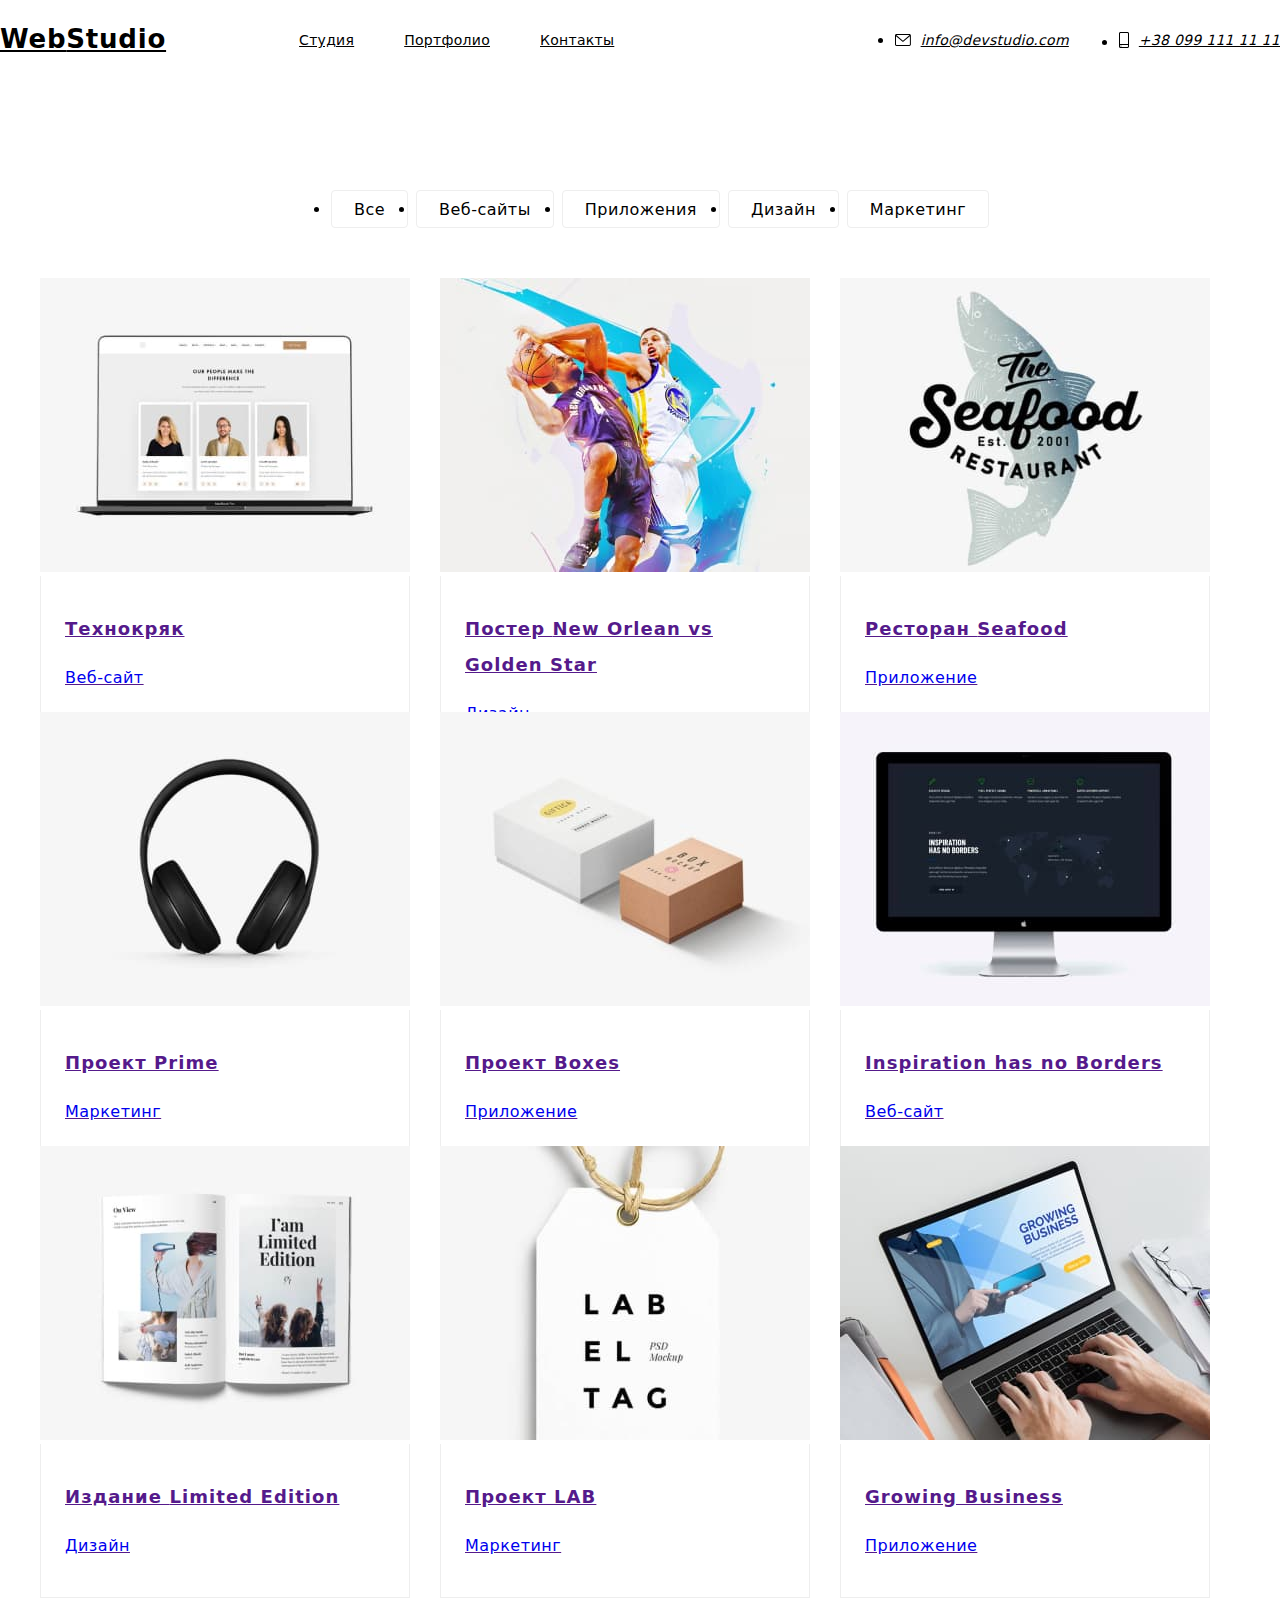
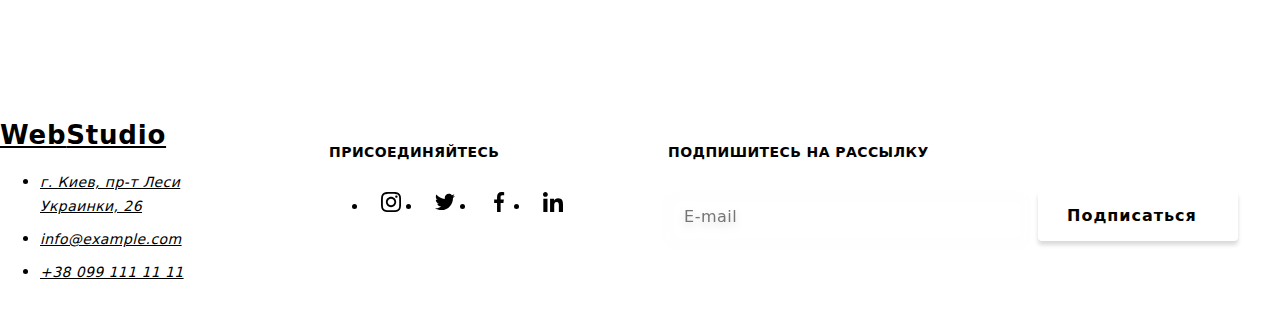
==== portfolio.html @ 1bbe86c7 "Проводит частичный рефакторинг CSS-кода проекта и перевод на препроцессор SASS" ====
<!DOCTYPE html>
<html lang="ru">
  <head>
    <meta charset="UTF-8" />
    <meta name="viewport" content="width=device-width, initial-scale=1.0" />
    <title>Портфолио</title>
    <link
      rel="stylesheet"
      href="https://cdnjs.cloudflare.com/ajax/libs/modern-normalize/1.0.0/modern-normalize.css"
    />
    <link
      href="https://fonts.googleapis.com/css2?family=Raleway:wght@700&family=Roboto:wght@400;500;700;900&display=swap"
      rel="stylesheet"
    />
    <link rel="stylesheet" href="./css/styles.css" />
  </head>

  <body>
    <!--Шапка-->
    <header class="header">
      <div class="container">
        <nav class="navigation">
          <a
            href="./index.html"
            class="site-logo link"
            aria-label="логотип веб-студии"
            lang="en"
          >
            Web<span class="logo-half">Studio</span>
          </a>
          <ul class="site-nav list">
            <li class="site-nav-item">
              <a class="site-nav-link link" href="./index.html">Студия</a>
            </li>
            <li class="site-nav-item">
              <a class="site-nav-link link current" href="./portfolio.html"
                >Портфолио</a
              >
            </li>
            <li class="site-nav-item">
              <a class="site-nav-link link" href="">Контакты</a>
            </li>
          </ul>
        </nav>
        <address class="address">
          <ul class="contacts-list list">
            <li class="contacts-list-item">
              <a
                class="contacts-list-link link"
                href="mailto:info@devstudio.com"
                ><svg class="contacts-list-icon envelope">
                  <use href="./images/svg/sprite.svg#envelope"></use></svg
                >info@devstudio.com</a
              >
            </li>
            <li class="contacts-list-item">
              <a class="contacts-list-link link" href="tel:+380991111111"
                ><svg class="contacts-list-icon smartphone">
                  <use href="./images/svg/sprite.svg#smartphone"></use></svg
                >+38 099 111 11 11</a
              >
            </li>
          </ul>
        </address>
      </div>
    </header>
    <main>
      <!--Примеры работ-->
      <section class="portfolio">
        <div class="container">
          <h1 class="portfolio title" hidden>Примеры работ</h1>
          <ul class="portfolio-buttons list">
            <li class="portfolio-btn">
              <button class="portfolio-selection-btn" type="button">Все</button>
            </li>
            <li class="portfolio-btn">
              <button class="portfolio-selection-btn" type="button">
                Веб-сайты
              </button>
            </li>
            <li class="portfolio-btn">
              <button class="portfolio-selection-btn" type="button">
                Приложения
              </button>
            </li>
            <li class="portfolio-btn">
              <button class="portfolio-selection-btn" type="button">
                Дизайн
              </button>
            </li>
            <li class="portfolio-btn">
              <button class="portfolio-selection-btn" type="button">
                Маркетинг
              </button>
            </li>
          </ul>
          <ul class="portfolio-list list">
            <li class="portfolio-item">
              <a class="portfolio-item-link link" href="">
                <div class="portfolio-item-img">
                  <img src="./images/portfolio/technocriack.jpg" alt="страница сайта на мониторе ноутбука"
                    width="370" height="294" />
                </div>
                
                <div class="portfolio-item-box">
                  <h2 class="portfolio-item-title title">Технокряк</h2>
                  <p class="portfolio-item-desc">Веб-сайт</p>
                </div>
              </a>
            </li>
            <li class="portfolio-item">              
              <a class="portfolio-item-link link" href="">
                <div class="portfolio-item-img">
                  <img 
                    src="./images/portfolio/poster.jpg" 
                    alt="баскетболиста с мячом пытается блокировать соперник" 
                    width="370"
                    height="294" />
                </div>
                
                <div class="portfolio-item-box">
                  <h2 class="portfolio-item-title title">
                    Постер <span lang="en">New Orlean vs Golden Star</span>
                  </h2>
                  <p class="portfolio-item-desc">Дизайн</p>
                </div>
              </a>
            </li>
            <li class="portfolio-item">
              <a class="portfolio-item-link link" href="">
                <div class="portfolio-item-img">
                  <img 
                    src="./images/portfolio/seafood.jpg" 
                    alt="логотип ресторана" 
                    width="370" 
                    height="294" />
                </div>
               
                <div class="portfolio-item-box">
                  <h2 class="portfolio-item-title title">
                    Ресторан <span lang="en">Seafood</span>
                  </h2>
                  <p class="portfolio-item-desc">Приложение</p>
                </div>
              </a>
            </li>
            <li class="portfolio-item">              
              <a class="portfolio-item-link link" href="">
                <div class="portfolio-item-img">
                  <img 
                    src="./images/portfolio/headphones.jpg" 
                    alt="наушники" 
                    width="370" 
                    height="294" />
                </div>
                <div class="portfolio-item-box">
                  <h2 class="portfolio-item-title title">
                    Проект <span lang="en">Prime</span>
                  </h2>
                  <p class="portfolio-item-desc">Маркетинг</p>
                </div>
              </a>
            </li>
            <li class="portfolio-item">              
              <a class="portfolio-item-link link" href="">
                <div class="portfolio-item-img">
                  <img 
                    src="./images/portfolio/boxes.jpg" 
                    alt="две коробки" 
                    width="370" 
                    height="294" />
                </div>

                <div class="portfolio-item-box">
                  <h2 class="portfolio-item-title title">
                    Проект <span lang="en">Boxes</span>
                  </h2>
                  <p class="portfolio-item-desc">Приложение</p>
                </div>
              </a>
            </li>
            <li class="portfolio-item">              
              <a class="portfolio-item-link link" href="">
                <div class="portfolio-item-img">
                  <img 
                    src="./images/portfolio/monitor.jpg" 
                    alt="страница сайта на мониторе" 
                    width="370" 
                    height="294" />
                </div>
                
                <div class="portfolio-item-box">
                  <h2 class="portfolio-item-title title" lang="en">
                    Inspiration has no Borders
                  </h2>
                  <p class="portfolio-item-desc">Веб-сайт</p>
                </div>
              </a>
            </li>
            <li class="portfolio-item">
              <a class="portfolio-item-link link" href="">
                <div class="portfolio-item-img">
                  <img 
                    src="./images/portfolio/magazine.jpg" 
                    alt="журнал раскрыт на статье" 
                    width="370" 
                    height="294" />
                </div>
                
                <div class="portfolio-item-box">
                  <h2 class="portfolio-item-title title">
                    Издание <span lang="en">Limited Edition</span>
                  </h2>
                  <p class="portfolio-item-desc">Дизайн</p>
                </div>
              </a>
            </li>
            <li class="portfolio-item">
              <a class="portfolio-item-link link" href="">
                <div class="portfolio-item-img">
                  <img 
                    src="./images/portfolio/label.jpg" 
                    alt="товарный ярлык" 
                    width="370" 
                    height="294" />
                </div>
                  
                <div class="portfolio-item-box">
                  <h2 class="portfolio-item-title title">
                    Проект <span lang="en">LAB</span>
                  </h2>
                  <p class="portfolio-item-desc">Маркетинг</p>
                </div>
              </a>
            </li>
            <li class="portfolio-item">
              <a class="portfolio-item-link link" href="">
                <div class="portfolio-item-img">
                  <img 
                    src="./images/portfolio/laptop.jpg" 
                    alt="человек работает за ноутбуком" 
                    width="370" 
                    height="294" />
                </div>
                
                <div class="portfolio-item-box">
                  <h2 class="portfolio-item-title title" lang="en">
                    Growing Business
                  </h2>
                  <p class="portfolio-item-desc">Приложение</p>
                </div>
              </a>
            </li>
          </ul>
        </div>
      </section>
    </main>
    <!--Подвал-->
    <footer class="footer">
      <div class="container">
        <div class="footer-contacts-list list">
          <a href="./index.html" class="site-logo link" aria-label="логотип веб-студии" lang="en">Web<span
              class="logo-var">Studio</span>
          </a>
          <address class="address">
            <ul class="footer-list list">
              <li class="footer-list-item">
                <a class="footer-list-link link" href="https://goo.gl/maps/6B7yDmjmFDrhYiot9">г. Киев, пр-т Леси Украинки,
                  26</a>
              </li>
              <li class="footer-list-item">
                <a class="footer-list-link-contact link" href="mailto:info@example.com">info@example.com</a>
              </li>
              <li class="footer-list-item">
                <a class="footer-list-link-contact link" href="tel:+380991111111">+38 099 111 11 11</a>
              </li>
            </ul>
          </address>
        </div>
        <div class="footer-social-networks">
          <h2 class="social-networks-title">Присоединяйтесь</h2>
          <ul class="social-networks list">
            <li class="social-networks-item">
              <a class="social-networks-link" href="">
                <svg class="social-networks-svg">
                  <use href="./images/svg/sprite.svg#instagram"></use>
                </svg>
              </a>
            </li>
            <li class="social-networks-item">
              <a class="social-networks-link" href="">
                <svg class="social-networks-svg">
                  <use href="./images/svg/sprite.svg#twitter"></use>
                </svg>
              </a>
            </li>
            <li class="social-networks-item">
              <a class="social-networks-link" href="">
                <svg class="social-networks-svg">
                  <use href="./images/svg/sprite.svg#facebook"></use>
                </svg>
              </a>
            </li>
            <li class="social-networks-item">
              <a class="social-networks-link" href="">
                <svg class="social-networks-svg">
                  <use href="./images/svg/sprite.svg#linkedin"></use>
                </svg>
              </a>
            </li>
          </ul>
        </div>
        <div class="subscribe-section">
          <h2 class="subscribe-title">Подпишитесь на рассылку</h2>
          <form class="footer-subscribe-form" action="#" method="get">
            <input class="subscribe-form" type="text" name="subscribe-form" placeholder="E-mail">
            <button class="subscribe-btn" type="submit">
              <span>Подписаться</span>
              <svg class="subscribe-btn-svg">
                <use href="./images/svg/sprite.svg#icon-send"></use>
              </svg>
            </button>
          </form>
        </div>
    
    
    
        </form>
      </div>
    </footer>
  </body>
</html>
---- css/styles.css ----
/*основной цвет текста #757575;*/
/*вторичный цвет текста #212121;*/
/*акцент (логотип, hover nav, e-mail, button(background)): #2196F3;*/
/*Наша команда(background) и button (основной цвет background) в portfolio.html #F5F4FA;*/
/*логотип второй цвет #000000;*/
/*герой background, футер background: #2F303A;*/
/*e-mail и телефон в футере: rgba(255, 255, 255, 0.6);*/
/*белый h1,button #FFFFFF;*/

/*=====modal-window====*/

/*====header=====*/

.header {
  border-bottom: 1px solid var(--line-color);
}

.header .container {
  display: flex;
  align-items: center;
  height: 80px;
}

.header .address {
  margin-left: auto;
}

.navigation {
  display: flex;
  align-items: center;
}

.site-nav {
  display: flex;
}

.site-nav-item {
  display: flex;
}

.site-nav-item:not(:last-child) {
  margin-right: 50px;
}

.site-nav-item .link,
.contacts-list-item .link {
  padding: 32px 0px;
}

.contacts-list {
  display: flex;
}

.contacts-list-item:first-child {
  margin-right: 50px;
}

.site-logo {
  margin-right: 93px;
  color: var(--accent-color);
  font-family: var(--secondary-font);
  font-weight: bold;
  font-size: 26px;
  line-height: 1.192;
  letter-spacing: 0.03em;
}

.logo-half {
  color: var(--logo-color);
}

.navigation .site-logo {
  padding-top: 24px;
  padding-bottom: 25px;
}

.site-nav-link {
  color: var(--title-text-color);
  font-weight: 500;
  font-size: 14px;
  line-height: 1.143;
  letter-spacing: 0.02em;

  transition: color var(--duration) var(--timing-function);
}

.site-nav-link:hover,
.site-nav-link:focus {
  color: var(--accent-color);
}

.current {
  position: relative;
  color: var(--accent-color);
}

.current::after {
  content: "";
  position: absolute;
  left: 0;
  bottom: 0;
  display: block;
  width: 100%;
  height: 4px;
  background-color: var(--accent-color);
}

.contacts-list-link {
  display: flex;
  align-items: center;
  justify-content: center;
  color: var(--primary-text-color);
  font-weight: 500;
  font-size: 14px;
  line-height: 1.143;
  letter-spacing: 0.02em;

  transition: color var(--duration) var(--timing-function);
}

.contacts-list-link:hover,
.contacts-list-link:focus {
  color: var(--accent-color);
}

.contacts-list-icon {
  margin-right: 10px;
  fill: var(--primary-text-color);
  transition: fill var(--duration) var(--timing-function);
}

.envelope {
  width: 16px;
  height: 12px;
}

.smartphone {
  width: 10px;
  height: 16px;
}

.contacts-list-link:hover .contacts-list-icon,
.contacts-list-link:focus .contacts-list-icon {
  fill: var(--accent-color);
}

/*====hero====*/

.hero {
  max-width: 1600px;
  height: 600px;
  margin-left: auto;
  margin-right: auto;
  background-repeat: no-repeat;
  background-size: cover;
  background-image: linear-gradient(
      rgba(47, 48, 58, 0.4),
      rgba(47, 48, 58, 0.4)
    ),
    url(../images/main_section_1/hero-bg-img.jpg);
  background-color: var(--background-color);
}

.hero .container {
  display: flex;
  flex-direction: column;
  align-items: center;
  justify-content: center;
  height: 600px;
}

.hero-title {
  width: 696px;
  margin-bottom: 30px;
  color: var(--light-color);
  font-weight: 900;
  font-size: 44px;
  line-height: 1.364;
  text-align: center;
  letter-spacing: 0.06em;
  text-transform: uppercase;
}

/*====advantages====*/
.advantages-section {
  padding-top: 94px;
  padding-bottom: 94px;
}
.advantages {
  display: flex;
  flex-wrap: wrap;
}
.advantages-list-title {
  margin-bottom: 10px;
  font-weight: bold;
  font-size: 14px;
  line-height: 1.143;
  letter-spacing: 0.03em;
  text-transform: uppercase;
}

.advantages-list-title::before {
  content: "";
  display: block;
  width: 270px;
  height: 120px;
  background-repeat: no-repeat;
  background-position: center;
  background-color: var(--team-color);
  border-radius: 4px;
  margin-bottom: 30px;
}

.attention .advantages-list-title::before {
  background-image: url(../images/svg/antenna.svg);
}
.punctuality .advantages-list-title::before {
  background-image: url(../images/svg/clock.svg);
}
.planning .advantages-list-title::before {
  background-image: url(../images/svg/diagram.svg);
}
.technologies .advantages-list-title::before {
  background-image: url(../images/svg/astronaut.svg);
}

.advantages-item {
  width: 270px;
  height: 251px;
}
.advantages-item:not(:last-child) {
  margin-right: 30px;
}

.advantages-list-item {
  height: 75px;
  font-weight: normal;
  font-size: 14px;
  line-height: 1.714;
  letter-spacing: 0.03em;
}

/*====works====*/
.works-section-title,
.team-section-title {
  margin-bottom: 50px;
  font-weight: bold;
  font-size: 36px;
  line-height: 1.167;
  text-align: center;
  letter-spacing: 0.03em;
}

.works-section {
  padding-bottom: 94px;
}

.works {
  display: flex;
  flex-wrap: wrap;
}

.works-item {
  position: relative;
  display: block;
}

.works-item:not(:last-child) {
  margin-right: 30px;
}

.works-item-desc {
  content: "";
  position: absolute;
  left: 0;
  bottom: 0;
  display: block;
  width: 100%;
  height: 70px;
  padding: 27px 0;
  font-weight: bold;
  font-size: 14px;
  line-height: 16px;
  text-align: center;
  letter-spacing: 0.03em;
  text-transform: uppercase;
  color: var(--light-color);
  background-color: rgba(47, 48, 58, 0.8);
}
/*====team====*/
.team {
  display: flex;
  flex-wrap: wrap;
}
.team-list-item {
  width: 270px;
  height: 428px;
  padding-bottom: 30px;
  box-shadow: 0px 1px 3px rgba(0, 0, 0, 0.12), 0px 1px 1px rgba(0, 0, 0, 0.14),
    0px 2px 1px rgba(0, 0, 0, 0.2);
  border-radius: 0px 0px 4px 4px;
  background: var(--light-color);
}
.team-list-item:not(:last-child) {
  margin-right: 30px;
}
.team-list-title {
  margin-top: 30px;
  margin-bottom: 10px;
  font-weight: 500;
  font-size: 16px;
  line-height: 1.187;
  text-align: center;
  letter-spacing: 0.03em;
}

.team-list-job {
  margin-bottom: 16px;
  font-weight: normal;
  font-size: 16px;
  line-height: 1.187;
  text-align: center;
  letter-spacing: 0.03em;
}

.team-section {
  height: 708px;
  padding-top: 94px;
  padding-bottom: 94px;
  background-color: var(--team-color);
}

/*====social-networks====*/
.social-networks {
  display: flex;
  justify-content: center;
}

.social-networks-link {
  display: flex;
  align-items: center;
  justify-content: center;
  width: 44px;
  height: 44px;
  border-radius: 50%;
  background-color: var(--light-color);

  transition: background-color var(--duration) var(--timing-function);
}

.social-networks-link:hover,
.social-networks-link:focus {
  background-color: var(--accent-color);
}

.social-networks-item:not(:last-child) {
  margin-right: 10px;
}
.social-networks-svg {
  width: 20px;
  height: 20px;
  fill: var(--social-networks-color);

  transition: fill var(--duration) var(--timing-function);
}

.social-networks-link:hover .social-networks-svg,
.social-networks-link:focus .social-networks-svg {
  fill: var(--light-color);
}

/*====clients====*/
.clients-section {
  padding-top: 94px;
  padding-bottom: 94px;
}

.clients {
  display: flex;
  flex-wrap: wrap;
  justify-content: center;
}

.clients-section-title {
  margin-bottom: 50px;
  font-weight: bold;
  font-size: 36px;
  line-height: 42px;
  text-align: center;
  letter-spacing: 0.03em;
}

.clients-list-link {
  display: flex;
  align-items: center;
  justify-content: center;
  width: 170px;
  height: 90px;
  border: 1px solid var(--social-networks-color);
  box-sizing: border-box;
  border-radius: 4px;

  transition: border var(--duration) var(--timing-function);
}

.clients-list-link:hover,
.clients-list-link:focus {
  border: 1px solid var(--accent-color);
}
.clients-list-item:not(:last-child) {
  margin-right: 30px;
}

.clients-list-svg {
  fill: var(--social-networks-color);

  transition: fill var(--duration) var(--timing-function);
}
.ya-co {
  width: 44.27px;
  height: 49.23px;
}

.tagline-here {
  width: 40px;
  height: 52px;
}

.company {
  width: 41px;
  height: 42.6px;
}

.foster-peters {
  width: 79.66px;
  height: 42.22px;
}

.brand {
  width: 59px;
  height: 47px;
}

.tag-line {
  width: 88.48px;
  height: 45.44px;
}

.clients-list-link:hover .clients-list-svg,
.clients-list-link:focus .clients-list-svg {
  fill: var(--accent-color);
}

/*====portfolio====*/
.portfolio {
  padding-top: 94px;
  padding-bottom: 94px;
}

.portfolio-selection-btn {
  height: 38px;
  padding: 6px 22px;
  border: 1px solid #eeeeee;
  box-sizing: border-box;
  box-shadow: none;
  border-radius: 4px;
  background-color: var(--team-color);
  font-weight: 500;
  font-size: 16px;
  line-height: 1.625;
  text-align: center;
  letter-spacing: 0.03em;
  cursor: pointer;
  transition: color var(--duration) var(--timing-function),
    background-color var(--duration) var(--timing-function),
    box-shadow var(--duration) var(--timing-function);
}

.portfolio-selection-btn:hover,
.portfolio-selection-btn:focus {
  border: 1px solid #eeeeee;
  box-sizing: border-box;
  box-shadow: 0px 3px 1px rgba(0, 0, 0, 0.1), 0px 1px 2px rgba(0, 0, 0, 0.08),
    0px 2px 2px rgba(0, 0, 0, 0.12);
  border-radius: 4px;
  color: var(--light-color);
  background-color: var(--accent-color);
}

.portfolio-btn:not(:last-child) {
  margin-right: 8px;
}

.portfolio-buttons {
  display: flex;
  justify-content: center;
  margin-bottom: 50px;
}

.portfolio-list {
  display: flex;
  flex-wrap: wrap;
}

.portfolio-item {
  display: flex;
  width: 370px;
  height: 404px;
  box-sizing: border-box;
  margin-bottom: 30px;
  background: var(--light-color);
}

.portfolio-item:not(:nth-child(3n)) {
  margin-right: 30px;
}
.portfolio-item:nth-last-child(-n + 3) {
  margin-bottom: 0px;
}

.portfolio-item-link {
  display: block;
  box-shadow: none;
  transition: box-shadow var(--duration) var(--timing-function);
}

.portfolio-item-link:hover,
.portfolio-item-link:focus {
  box-shadow: 0px 1px 1px rgba(0, 0, 0, 0.12), 0px 4px 4px rgba(0, 0, 0, 0.06),
    1px 4px 6px rgba(0, 0, 0, 0.16);
}

.portfolio-item-img {
  position: relative;
  display: block;
  overflow: hidden;
}

.portfolio-item-img::after {
  content: "Технокряк это современная площадка распространения коронавируса. Компании используют эту платформу для цифрового шпионажа и атак на защищённые сервера конкурентов.";
  position: absolute;
  display: block;
  top: 0;
  bottom: 0;
  width: 100%;
  height: 100%;
  padding: 63px 24px;
  font-size: 18px;
  line-height: 28px;
  letter-spacing: 0.03em;
  color: var(--light-color);
  background-color: rgba(33, 150, 243, 0.9);
  transform: translateY(100%);
  transition: transform var(--duration) var(--timing-function);
}

.portfolio-item-link:hover .portfolio-item-img::after,
.portfolio-item-link:focus .portfolio-item-img::after {
  transform: translateY(0%);
}

.portfolio-item-box {
  padding: 20px 24px;
  border: 1px solid #eeeeee;
  border-top: none;
}
.portfolio-item-title {
  margin-bottom: 4px;
  font-weight: bold;
  font-size: 18px;
  line-height: 2;
  letter-spacing: 0.06em;
}

.portfolio-item-desc {
  color: var(--primary-text-color);
  font-weight: normal;
  font-size: 16px;
  line-height: 1.875;
  letter-spacing: 0.03em;
}
/*====footer====*/
.footer {
  display: flex;
  height: 252px;
  background-color: var(--background-color);
}
.footer .container {
  display: flex;
}

.logo-var {
  color: var(--light-color);
}

.footer-contacts-list {
  padding: 60px 0px;
  margin-right: 70px;
}

.footer .address {
  width: 231px;
  margin-top: 20px;
}

.footer-list-item:not(:last-child) {
  margin-bottom: 9px;
}
.footer-list-link {
  color: var(--light-color);
  font-weight: normal;
  font-size: 14px;
  line-height: 1.714;
  letter-spacing: 0.03em;

  transition: color var(--duration) var(--timing-function);
}

.footer-list-link-contact {
  color: var(--contacts-color);
  font-weight: normal;
  font-size: 14px;
  line-height: 1.714;
  letter-spacing: 0.03em;

  transition: color var(--duration) var(--timing-function);
}
.footer-list-link:hover,
.footer-list-link:focus,
.footer-list-link-contact:hover,
.footer-list-link-contact:focus {
  color: var(--accent-color);
}

/*====social-networks====*/
.footer-social-networks {
  padding-top: 72px;
  padding-bottom: 100px;
}

.social-networks-title {
  margin-bottom: 20px;
  font-weight: bold;
  font-size: 14px;
  line-height: 16px;
  letter-spacing: 0.03em;
  text-transform: uppercase;
  color: var(--light-color);
}

.footer .social-networks-link {
  background-color: rgba(255, 255, 255, 0.1);

  transition: background-color var(--duration) var(--timing-function);
}

.footer .social-networks-svg {
  width: 20px;
  height: 20px;
  fill: var(--light-color);
}

.social-networks-link:hover,
.social-networks-link:focus {
  background-color: var(--accent-color);
}

/*====subscribe====*/
.subscribe-section {
  padding-top: 72px;
  padding-bottom: 94px;
  margin-left: 93px;
}

.subscribe-title {
  font-weight: bold;
  font-size: 14px;
  line-height: 1, 142;
  letter-spacing: 0.03em;
  text-transform: uppercase;
  color: var(--light-color);
}

.footer-subscribe-form {
  display: flex;
  padding-top: 20px;
}

.subscribe-form {
  width: 358px;
  height: 50px;
  padding-left: 15px;

  border: 1px solid rgba(255, 255, 255, 0.3);
  box-sizing: border-box;
  filter: drop-shadow(0px 4px 4px rgba(0, 0, 0, 0.15));
  border-radius: 4px;
  background-color: transparent;

  font-size: 16px;
  line-height: 1.25;
  align-items: center;
  letter-spacing: 0.03em;

  color: rgba(255, 255, 255, 0.6);
}

.subscribe-form:focus {
  outline: none;
}

.subscribe-btn {
  width: 200px;
  height: 50px;
  margin-left: 12px;
  padding-left: 29px;
  font-weight: bold;
  font-size: 16px;
  line-height: 1, 875;
  display: flex;
  align-items: center;
  text-align: center;
  letter-spacing: 0.06em;
  color: var(--light-color);
  background: var(--accent-color);
  box-shadow: 0px 4px 4px rgba(0, 0, 0, 0.15);
  border-radius: 4px;
  border: none;
}

.subscribe-btn-svg {
  width: 24px;
  height: 24px;
  margin-left: 10px;
}
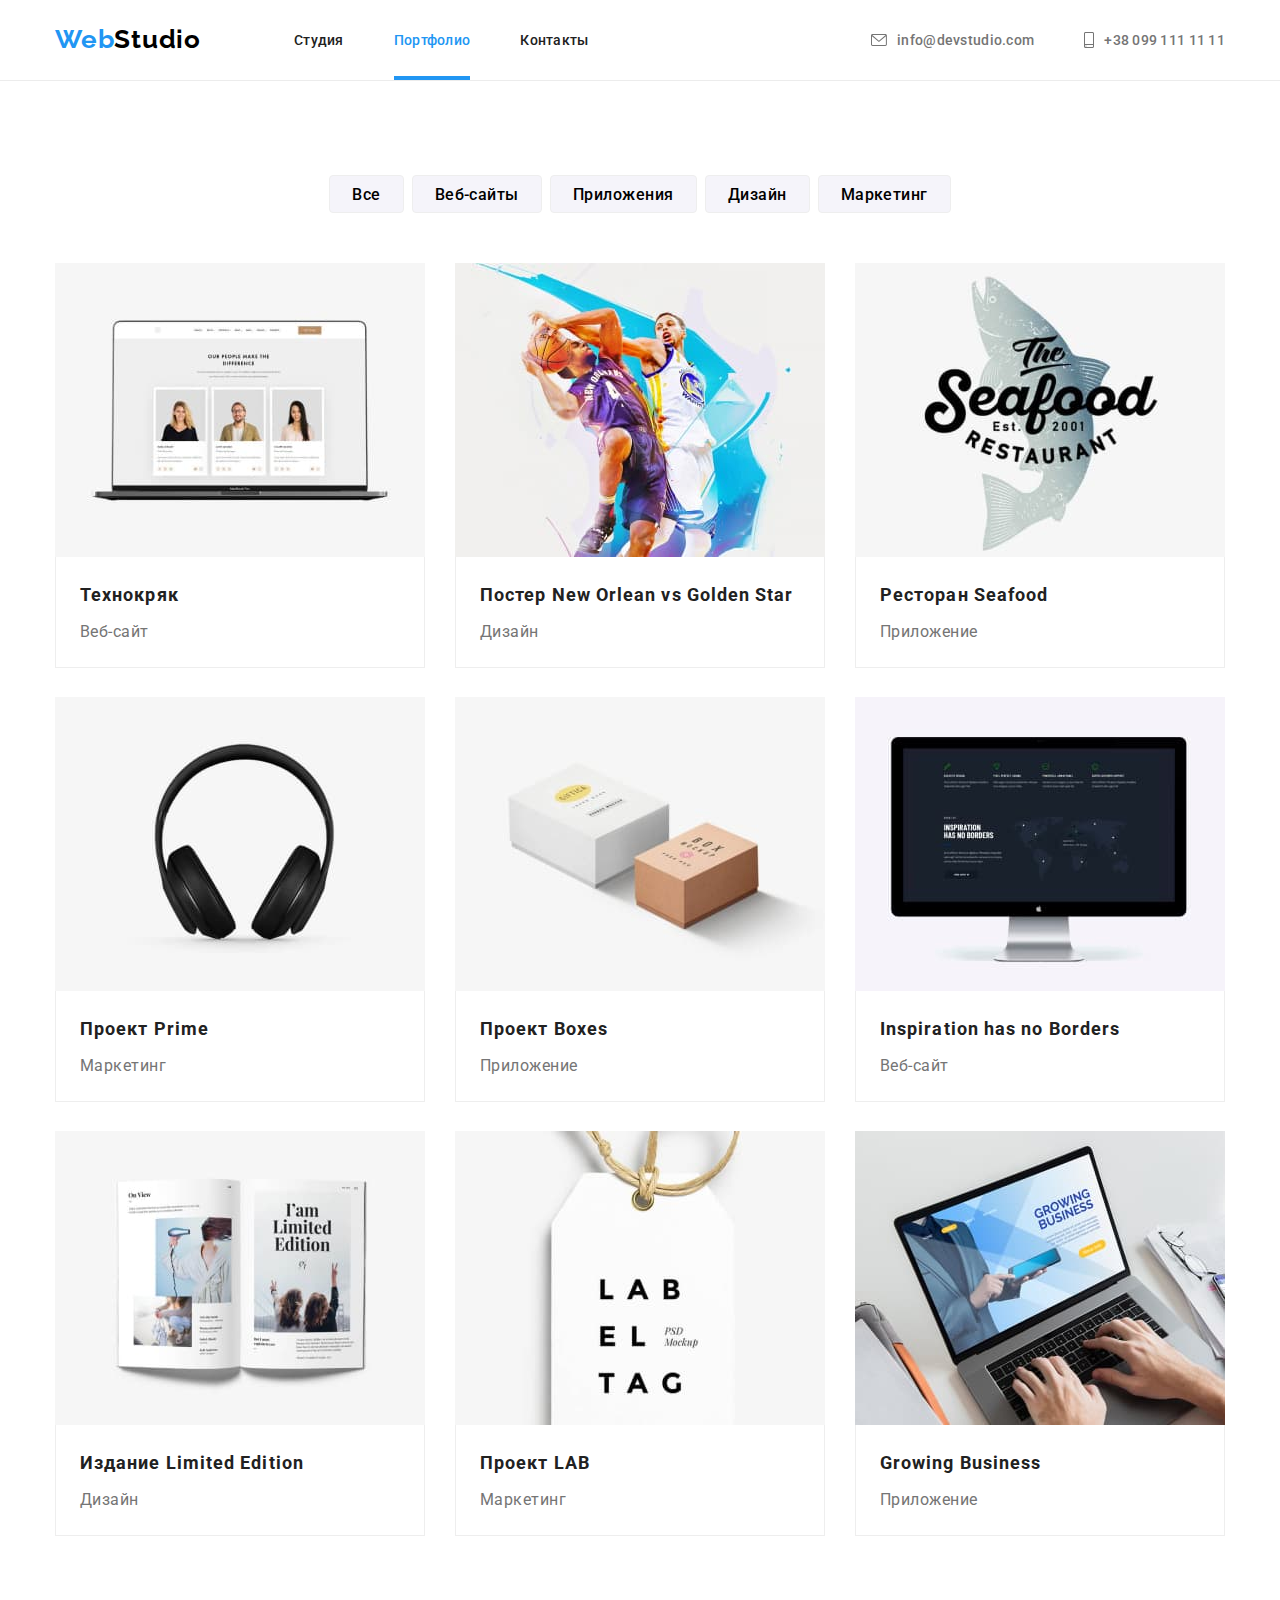
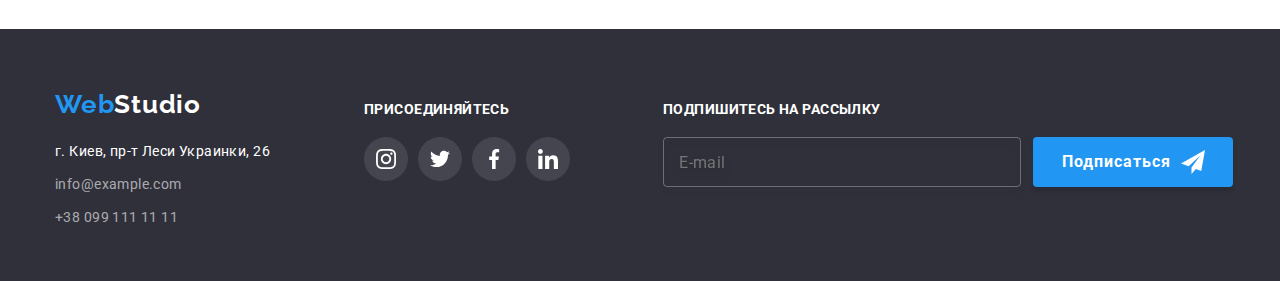
==== commit 87631bf7: "Проводит дальнейший рефакторинг CSS-кода проекта и перевод на препроцессор SASS" ====
--- a/portfolio.html
+++ b/portfolio.html
@@ -12,7 +12,7 @@
       href="https://fonts.googleapis.com/css2?family=Raleway:wght@700&family=Roboto:wght@400;500;700;900&display=swap"
       rel="stylesheet"
     />
-    <link rel="stylesheet" href="./css/styles.css" />
+    <link rel="stylesheet" href="./css/portfolio.min.css" />
   </head>
 
   <body>
@@ -66,7 +66,7 @@
     </header>
     <main>
       <!--Примеры работ-->
-      <section class="portfolio">
+      <section class="portfolio section">
         <div class="container">
           <h1 class="portfolio title" hidden>Примеры работ</h1>
           <ul class="portfolio-buttons list">
--- a/css/portfolio.min.css
+++ b/css/portfolio.min.css
@@ -0,0 +1,2 @@
+*,*::before,*::after{padding:0;margin:0}body{font-family:"Roboto",sans-serif;font-style:normal;color:#757575;background:#fff}.list{list-style:none}.link{text-decoration:none}img{display:block}.address{font-style:normal}.section{padding-top:94px;padding-bottom:94px}.title{color:#212121}.container{width:1200px;padding:0 15px;margin:0 auto}.site-logo{margin-right:93px;color:#2196f3;font-family:"Raleway",sans-serif;font-weight:bold;font-size:26px;line-height:1.192;letter-spacing:0.03em}.logo-half{color:#000}.navigation .site-logo{padding-top:24px;padding-bottom:25px}.navigation{display:flex;align-items:center}.site-nav{display:flex}.site-nav-item{display:flex}.site-nav-item:not(:last-child){margin-right:50px}.site-nav-item .link,.contacts-list-item .link{padding:32px 0px}.site-nav-link{color:#212121;font-weight:500;font-size:14px;line-height:1.143;letter-spacing:0.02em;transition:color 250ms cubic-bezier(0.4, 0, 0.2, 1)}.site-nav-link:hover,.site-nav-link:focus{color:#2196f3}.current{position:relative;color:#2196f3}.current::after{content:"";position:absolute;left:0;bottom:0;display:block;width:100%;height:4px;background-color:#2196f3}.contacts-list{display:flex}.contacts-list-item:first-child{margin-right:50px}.contacts-list-link{display:flex;align-items:center;justify-content:center;color:#757575;font-weight:500;font-size:14px;line-height:1.143;letter-spacing:0.02em;transition:color 250ms cubic-bezier(0.4, 0, 0.2, 1)}.contacts-list-link:hover,.contacts-list-link:focus{color:#2196f3}.contacts-list-icon{margin-right:10px;fill:#757575;transition:fill 250ms cubic-bezier(0.4, 0, 0.2, 1)}.envelope{width:16px;height:12px}.smartphone{width:10px;height:16px}.contacts-list-link:hover .contacts-list-icon,.contacts-list-link:focus .contacts-list-icon{fill:#2196f3}.site-nav-item .link,.contacts-list-item .link{padding:32px 0px}.social-networks{display:flex;justify-content:center}.social-networks-link{display:flex;align-items:center;justify-content:center;width:44px;height:44px;border-radius:50%;background-color:#fff;transition:background-color 250ms cubic-bezier(0.4, 0, 0.2, 1)}.social-networks-link:hover,.social-networks-link:focus{background-color:#2196f3}.social-networks-item:not(:last-child){margin-right:10px}.social-networks-svg{width:20px;height:20px;fill:#afb1b8;transition:fill 250ms cubic-bezier(0.4, 0, 0.2, 1)}.social-networks-link:hover .social-networks-svg,.social-networks-link:focus .social-networks-svg{fill:#fff}.subscribe-section{padding-top:72px;padding-bottom:94px;margin-left:93px}.subscribe-title{font-weight:bold;font-size:14px;line-height:1, 142;letter-spacing:0.03em;text-transform:uppercase;color:#fff}.footer-subscribe-form{display:flex;padding-top:20px}.subscribe-form{width:358px;height:50px;padding-left:15px;border:1px solid rgba(255,255,255,0.3);box-sizing:border-box;filter:drop-shadow(0px 4px 4px rgba(0,0,0,0.15));border-radius:4px;background-color:transparent;font-size:16px;line-height:1.25;align-items:center;letter-spacing:0.03em;color:rgba(255,255,255,0.6)}.subscribe-form:focus{outline:none}.subscribe-btn{width:200px;height:50px;margin-left:12px;padding-left:29px;font-weight:bold;font-size:16px;line-height:1, 875;display:flex;align-items:center;text-align:center;letter-spacing:0.06em;color:#fff;background:#2196f3;box-shadow:0px 4px 4px rgba(0,0,0,0.15);border-radius:4px;border:none}.subscribe-btn-svg{width:24px;height:24px;margin-left:10px}.header{border-bottom:1px solid #ececec}.header .container{display:flex;align-items:center;height:80px}.header .address{margin-left:auto}.portfolio-selection-btn{height:38px;padding:6px 22px;border:1px solid #eeeeee;box-sizing:border-box;box-shadow:none;border-radius:4px;background-color:#f5f4fa;font-weight:500;font-size:16px;line-height:1.625;text-align:center;letter-spacing:0.03em;cursor:pointer;transition:color 250ms cubic-bezier(0.4, 0, 0.2, 1),background-color 250ms cubic-bezier(0.4, 0, 0.2, 1),box-shadow 250ms cubic-bezier(0.4, 0, 0.2, 1)}.portfolio-selection-btn:hover,.portfolio-selection-btn:focus{border:1px solid #eeeeee;box-sizing:border-box;box-shadow:0px 3px 1px rgba(0,0,0,0.1),0px 1px 2px rgba(0,0,0,0.08),0px 2px 2px rgba(0,0,0,0.12);border-radius:4px;color:#fff;background-color:#2196f3}.portfolio-btn:not(:last-child){margin-right:8px}.portfolio-buttons{display:flex;justify-content:center;margin-bottom:50px}.portfolio-list{display:flex;flex-wrap:wrap}.portfolio-item{display:flex;width:370px;height:404px;box-sizing:border-box;margin-bottom:30px;background:#fff}.portfolio-item:not(:nth-child(3n)){margin-right:30px}.portfolio-item:nth-last-child(-n+3){margin-bottom:0px}.portfolio-item-link{display:block;box-shadow:none;transition:box-shadow 250ms cubic-bezier(0.4, 0, 0.2, 1)}.portfolio-item-link:hover,.portfolio-item-link:focus{box-shadow:0px 1px 1px rgba(0,0,0,0.12),0px 4px 4px rgba(0,0,0,0.06),1px 4px 6px rgba(0,0,0,0.16)}.portfolio-item-img{position:relative;display:block;overflow:hidden}.portfolio-item-img::after{content:"Технокряк это современная площадка распространения коронавируса. Компании используют эту платформу для цифрового шпионажа и атак на защищённые сервера конкурентов.";position:absolute;display:block;top:0;bottom:0;width:100%;height:100%;padding:63px 24px;font-size:18px;line-height:28px;letter-spacing:0.03em;color:#fff;background-color:rgba(33,150,243,0.9);transform:translateY(100%);transition:transform 250ms cubic-bezier(0.4, 0, 0.2, 1)}.portfolio-item-link:hover .portfolio-item-img::after,.portfolio-item-link:focus .portfolio-item-img::after{transform:translateY(0%)}.portfolio-item-box{padding:20px 24px;border:1px solid #eeeeee;border-top:none}.portfolio-item-title{margin-bottom:4px;font-weight:bold;font-size:18px;line-height:2;letter-spacing:0.06em}.portfolio-item-desc{color:#757575;font-weight:normal;font-size:16px;line-height:1.875;letter-spacing:0.03em}.footer{display:flex;height:252px;background-color:#2f303a}.footer .container{display:flex}.logo-var{color:#fff}.footer-contacts-list{padding:60px 0px;margin-right:70px}.footer .address{width:231px;margin-top:20px}.footer-list-item:not(:last-child){margin-bottom:9px}.footer-list-link{color:#fff;font-weight:normal;font-size:14px;line-height:1.714;letter-spacing:0.03em;transition:color 250ms cubic-bezier(0.4, 0, 0.2, 1)}.footer-list-link-contact{color:rgba(255,255,255,0.6);font-weight:normal;font-size:14px;line-height:1.714;letter-spacing:0.03em;transition:color 250ms cubic-bezier(0.4, 0, 0.2, 1)}.footer-list-link:hover,.footer-list-link:focus,.footer-list-link-contact:hover,.footer-list-link-contact:focus{color:#2196f3}.footer-social-networks{padding-top:72px;padding-bottom:100px}.social-networks-title{margin-bottom:20px;font-weight:bold;font-size:14px;line-height:16px;letter-spacing:0.03em;text-transform:uppercase;color:#fff}.footer .social-networks-link{background-color:rgba(255,255,255,0.1);transition:background-color 250ms cubic-bezier(0.4, 0, 0.2, 1)}.footer .social-networks-svg{width:20px;height:20px;fill:#fff}.social-networks-link:hover,.social-networks-link:focus{background-color:#2196f3}
+/*# sourceMappingURL=portfolio.min.css.map */